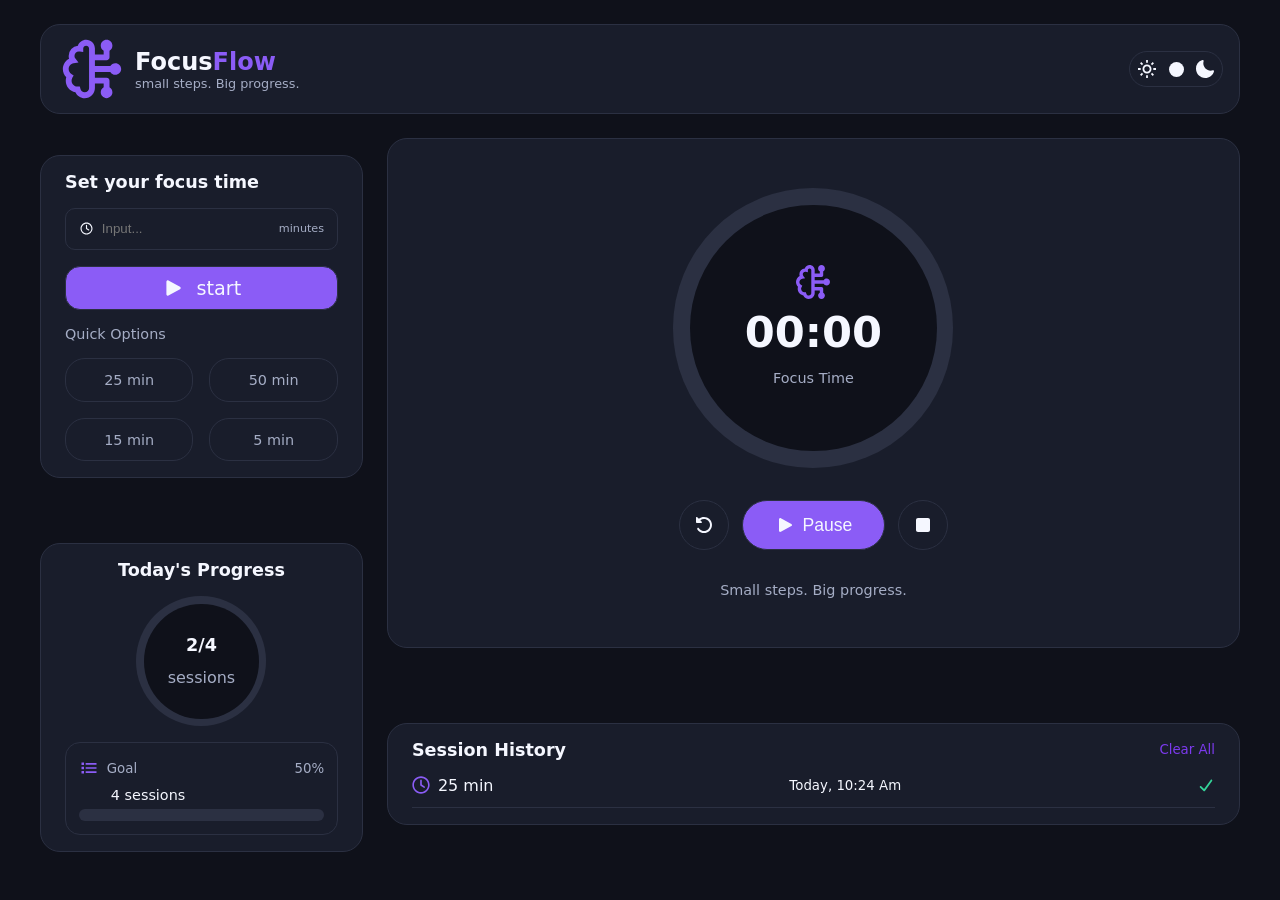
==== Index.html @ 75dce2cc "Version 1" ====
<!doctype html>
<html lang="en">
  <head>
    <meta charset="UTF-8" />
    <meta name="viewport" content="width=device-width, initial-scale=1.0" />
    <title>FocusFlow</title>
    <link rel="stylesheet" href="Style.css" />
  </head>
  <body>
    <div class="app">
      <header class="header">
        <div class="logo-section">
          <svg
            xmlns="http://www.w3.org/2000/svg"
            width="24"
            height="24"
            fill="currentColor"
            viewBox="0 0 24 24"
          >
            <!--Boxicons v3.0.8 https://boxicons.com | License  https://docs.boxicons.com/free-->
            <path
              d="M20 10c-.74 0-1.38.4-1.72 1H13V9h4c.55 0 1-.45 1-1V5.72c.6-.35 1-.98 1-1.72 0-1.1-.9-2-2-2s-2 .9-2 2c0 .74.4 1.38 1 1.72V7h-3V5c0-1.65-1.35-3-3-3-1.3 0-2.41.83-2.83 2.01A3.51 3.51 0 0 0 4 7.5c0 .33.05.65.14.96C2.87 9.14 2 10.49 2 12c0 1.08.43 2.09 1.17 2.83-.11.38-.17.77-.17 1.17 0 1.96 1.41 3.59 3.31 3.93C6.86 21.16 8.11 22 9.5 22c1.93 0 3.5-1.57 3.5-3.5V17h3v1.28c-.6.35-1 .98-1 1.72 0 1.1.9 2 2 2s2-.9 2-2c0-.74-.4-1.38-1-1.72V16c0-.55-.45-1-1-1h-4v-2h5.28c.35.6.98 1 1.72 1 1.1 0 2-.9 2-2s-.9-2-2-2m-9 8.5c0 .83-.67 1.5-1.5 1.5-.71 0-1.33-.5-1.47-1.2l-.21-.8H7c-1.1 0-2-.9-2-2 0-.35.08-.68.25-.98l.46-.82-.78-.51C4.35 13.31 4 12.68 4 12c0-.98.72-1.82 1.68-1.97l1.69-.26-1.06-1.35c-.2-.26-.32-.59-.32-.92 0-.83.67-1.5 1.5-1.5.11 0 .21.01.31.03l1.19.17V4.99c0-.55.45-1 1-1s1 .45 1 1v13.5Z"
            ></path>
          </svg>
          <div class="logo">
            <h3>Focus<span>Flow</span></h3>
            <p>small steps. Big progress.</p>
          </div>
        </div>

        <div class="color-change">
          <svg
            xmlns="http://www.w3.org/2000/svg"
            width="24"
            height="24"
            fill="currentColor"
            viewBox="0 0 24 24"
          >
            <!--Boxicons v3.0.8 https://boxicons.com | License  https://docs.boxicons.com/free-->
            <path
              d="M12 17.01c2.76 0 5.01-2.25 5.01-5.01S14.76 6.99 12 6.99 6.99 9.24 6.99 12s2.25 5.01 5.01 5.01M12 9c1.66 0 3.01 1.35 3.01 3.01s-1.35 3.01-3.01 3.01-3.01-1.35-3.01-3.01S10.34 9 12 9m1 10h-2v3h2zm0-17h-2v3h2zM2 11h3v2H2zm17 0h3v2h-3zM4.22 18.36l.71.71.71.71 1.06-1.06 1.06-1.06-.71-.71-.71-.71-1.06 1.06zM19.78 5.64l-.71-.71-.71-.71-1.06 1.06-1.06 1.06.71.71.71.71 1.06-1.06zm-12.02.7L6.7 5.28 5.64 4.22l-.71.71-.71.71L5.28 6.7l1.06 1.06.71-.71zm8.48 11.32 1.06 1.06 1.06 1.06.71-.71.71-.71-1.06-1.06-1.06-1.06-.71.71z"
            ></path>
          </svg>
          <div class="change"></div>
          <svg
            xmlns="http://www.w3.org/2000/svg"
            width="24"
            height="24"
            fill="currentColor"
            viewBox="0 0 24 24"
          >
            <!--Boxicons v3.0.8 https://boxicons.com | License  https://docs.boxicons.com/free-->
            <path
              d="M12.2 22c4.53 0 8.45-2.91 9.76-7.24.11-.35.01-.74-.25-1s-.64-.36-1-.25c-.78.23-1.58.35-2.38.35-4.52 0-8.2-3.68-8.2-8.2 0-.8.12-1.6.35-2.38a1.002 1.002 0 0 0-1.25-1.25A10.17 10.17 0 0 0 2 11.8C2 17.42 6.58 22 12.2 22"
            ></path>
          </svg>
        </div>
      </header>

      <main class="layout">
        <div class="column column-left">
          <section class="setup">
            <h4>Set your focus time</h4>
            <div class="input">
              <div>
                <svg xmlns="http://www.w3.org/2000/svg" viewBox="0 0 640 640">
                  <!--!Font Awesome Free v7.3.1 by @fontawesome - https://fontawesome.com License - https://fontawesome.com/license/free Copyright 2026 Fonticons, Inc.-->
                  <path
                    d="M528 320C528 434.9 434.9 528 320 528C205.1 528 112 434.9 112 320C112 205.1 205.1 112 320 112C434.9 112 528 205.1 528 320zM64 320C64 461.4 178.6 576 320 576C461.4 576 576 461.4 576 320C576 178.6 461.4 64 320 64C178.6 64 64 178.6 64 320zM296 184L296 320C296 328 300 335.5 306.7 340L402.7 404C413.7 411.4 428.6 408.4 436 397.3C443.4 386.2 440.4 371.4 429.3 364L344 307.2L344 184C344 170.7 333.3 160 320 160C306.7 160 296 170.7 296 184z"
                  />
                </svg>
                <input
                  type="text"
                  name="input"
                  id="input"
                  placeholder="Input..."
                />
              </div>

              <small>minutes</small>
            </div>
            <div class="startBtn">
              <svg xmlns="http://www.w3.org/2000/svg" viewBox="0 0 640 640">
                <!--!Font Awesome Free v7.3.1 by @fontawesome - https://fontawesome.com License - https://fontawesome.com/license/free Copyright 2026 Fonticons, Inc.-->
                <path
                  d="M187.2 100.9C174.8 94.1 159.8 94.4 147.6 101.6C135.4 108.8 128 121.9 128 136L128 504C128 518.1 135.5 531.2 147.6 538.4C159.7 545.6 174.8 545.9 187.2 539.1L523.2 355.1C536 348.1 544 334.6 544 320C544 305.4 536 291.9 523.2 284.9L187.2 100.9z"
                />
              </svg>
              <p>start</p>
            </div>

            <div class="optionsTab">
              <p>Quick Options</p>
              <div class="options">
                <div class="box" value="25"><p>25 min</p></div>
                <div class="box" value="50"><p>50 min</p></div>
                <div class="box" value="15"><p>15 min</p></div>
                <div class="box" value="5"><p>5 min</p></div>
              </div>
            </div>
          </section>
          <section class="progress">
            <h4>Today's Progress</h4>
            <div class="loadingProgress">
              <div class="progressBar">
                <h4>2/4</h4>
                <p>sessions</p>
              </div>
            </div>

            <div class="goalProgress">
              <div class="top">
                <div>
                  <svg
                    xmlns="http://www.w3.org/2000/svg"
                    width="24"
                    height="24"
                    fill="currentColor"
                    viewBox="0 0 24 24"
                  >
                    <!--Boxicons v3.0.8 https://boxicons.com | License  https://docs.boxicons.com/free-->
                    <path
                      d="M8 11h13v2H8zm0-5h13v2H8zm0 10h13v2H8zM3 5.5h3v3H3zm0 5h3v3H3zm0 5h3v3H3z"
                    ></path>
                  </svg>
                  <small>Goal</small>
                </div>
                <small>50%</small>
              </div>
              <p><span>4</span> sessions</p>
              <div class="loading">
                <div class="load"></div>
              </div>
            </div>
          </section>
        </div>

        <div class="column column-right">
          <section class="timer">
            <div class="timer-circle">
              <div class="timer-content">
                <svg
                  xmlns="http://www.w3.org/2000/svg"
                  width="24"
                  height="24"
                  fill="currentColor"
                  viewBox="0 0 24 24"
                >
                  <!--Boxicons v3.0.8 https://boxicons.com | License  https://docs.boxicons.com/free-->
                  <path
                    d="M20 10c-.74 0-1.38.4-1.72 1H13V9h4c.55 0 1-.45 1-1V5.72c.6-.35 1-.98 1-1.72 0-1.1-.9-2-2-2s-2 .9-2 2c0 .74.4 1.38 1 1.72V7h-3V5c0-1.65-1.35-3-3-3-1.3 0-2.41.83-2.83 2.01A3.51 3.51 0 0 0 4 7.5c0 .33.05.65.14.96C2.87 9.14 2 10.49 2 12c0 1.08.43 2.09 1.17 2.83-.11.38-.17.77-.17 1.17 0 1.96 1.41 3.59 3.31 3.93C6.86 21.16 8.11 22 9.5 22c1.93 0 3.5-1.57 3.5-3.5V17h3v1.28c-.6.35-1 .98-1 1.72 0 1.1.9 2 2 2s2-.9 2-2c0-.74-.4-1.38-1-1.72V16c0-.55-.45-1-1-1h-4v-2h5.28c.35.6.98 1 1.72 1 1.1 0 2-.9 2-2s-.9-2-2-2m-9 8.5c0 .83-.67 1.5-1.5 1.5-.71 0-1.33-.5-1.47-1.2l-.21-.8H7c-1.1 0-2-.9-2-2 0-.35.08-.68.25-.98l.46-.82-.78-.51C4.35 13.31 4 12.68 4 12c0-.98.72-1.82 1.68-1.97l1.69-.26-1.06-1.35c-.2-.26-.32-.59-.32-.92 0-.83.67-1.5 1.5-1.5.11 0 .21.01.31.03l1.19.17V4.99c0-.55.45-1 1-1s1 .45 1 1v13.5Z"
                  ></path>
                </svg>
                <h1 id="time">00:00</h1>
                <p class="timer-status">Focus Time</p>
              </div>
            </div>

            <div class="timer-controls">
              <button id="resetBtn">
                <svg xmlns="http://www.w3.org/2000/svg" viewBox="0 0 640 640">
                  <!--!Font Awesome Free v7.3.1 by @fontawesome - https://fontawesome.com License - https://fontawesome.com/license/free Copyright 2026 Fonticons, Inc.-->
                  <path
                    d="M88 256L232 256C241.7 256 250.5 250.2 254.2 241.2C257.9 232.2 255.9 221.9 249 215L202.3 168.3C277.6 109.7 386.6 115 455.8 184.2C530.8 259.2 530.8 380.7 455.8 455.7C380.8 530.7 259.3 530.7 184.3 455.7C174.1 445.5 165.3 434.4 157.9 422.7C148.4 407.8 128.6 403.4 113.7 412.9C98.8 422.4 94.4 442.2 103.9 457.1C113.7 472.7 125.4 487.5 139 501C239 601 401 601 501 501C601 401 601 239 501 139C406.8 44.7 257.3 39.3 156.7 122.8L105 71C98.1 64.2 87.8 62.1 78.8 65.8C69.8 69.5 64 78.3 64 88L64 232C64 245.3 74.7 256 88 256z"
                  />
                </svg>
              </button>
              <button id="pauseBtn">
                <svg xmlns="http://www.w3.org/2000/svg" viewBox="0 0 640 640">
                  <!--!Font Awesome Free v7.3.1 by @fontawesome - https://fontawesome.com License - https://fontawesome.com/license/free Copyright 2026 Fonticons, Inc.-->
                  <path
                    d="M187.2 100.9C174.8 94.1 159.8 94.4 147.6 101.6C135.4 108.8 128 121.9 128 136L128 504C128 518.1 135.5 531.2 147.6 538.4C159.7 545.6 174.8 545.9 187.2 539.1L523.2 355.1C536 348.1 544 334.6 544 320C544 305.4 536 291.9 523.2 284.9L187.2 100.9z"
                  />
                </svg>

                <p>Pause</p>
              </button>
              <button id="stopBtn">
                <svg xmlns="http://www.w3.org/2000/svg" viewBox="0 0 640 640">
                  <!--!Font Awesome Free v7.3.1 by @fontawesome - https://fontawesome.com License - https://fontawesome.com/license/free Copyright 2026 Fonticons, Inc.-->
                  <path
                    d="M160 96L480 96C515.3 96 544 124.7 544 160L544 480C544 515.3 515.3 544 480 544L160 544C124.7 544 96 515.3 96 480L96 160C96 124.7 124.7 96 160 96z"
                  />
                </svg>
              </button>
            </div>

            <p class="timer-quote">Small steps. Big progress.</p>
          </section>
          <section class="history">
            <div class="clearSection">
              <h4>Session History</h4>
              <small>Clear All</small>
            </div>
            <div class="display">
              <div class="card">
                <div>
                  <svg xmlns="http://www.w3.org/2000/svg" viewBox="0 0 640 640">
                    <!--!Font Awesome Free v7.3.1 by @fontawesome - https://fontawesome.com License - https://fontawesome.com/license/free Copyright 2026 Fonticons, Inc.-->
                    <path
                      d="M528 320C528 434.9 434.9 528 320 528C205.1 528 112 434.9 112 320C112 205.1 205.1 112 320 112C434.9 112 528 205.1 528 320zM64 320C64 461.4 178.6 576 320 576C461.4 576 576 461.4 576 320C576 178.6 461.4 64 320 64C178.6 64 64 178.6 64 320zM296 184L296 320C296 328 300 335.5 306.7 340L402.7 404C413.7 411.4 428.6 408.4 436 397.3C443.4 386.2 440.4 371.4 429.3 364L344 307.2L344 184C344 170.7 333.3 160 320 160C306.7 160 296 170.7 296 184z"
                    />
                  </svg>
                  <p>25 min</p>
                </div>
                <small>Today, 10:24 Am</small>
                <svg xmlns="http://www.w3.org/2000/svg" viewBox="0 0 640 640">
                  <!--!Font Awesome Free v7.3.1 by @fontawesome - https://fontawesome.com License - https://fontawesome.com/license/free Copyright 2026 Fonticons, Inc.-->
                  <path
                    d="M530.8 134.1C545.1 144.5 548.3 164.5 537.9 178.8L281.9 530.8C276.4 538.4 267.9 543.1 258.5 543.9C249.1 544.7 240 541.2 233.4 534.6L105.4 406.6C92.9 394.1 92.9 373.8 105.4 361.3C117.9 348.8 138.2 348.8 150.7 361.3L252.2 462.8L486.2 141.1C496.6 126.8 516.6 123.6 530.9 134z"
                  />
                </svg>
              </div>
            </div>
          </section>
        </div>
      </main>
    </div>

    <script src="app.js"></script>
  </body>
</html>
---- Style.css ----
* {
  margin: 0;
  padding: 0;
  box-sizing: border-box;
}

:root {
  /* Backgrounds */
  --bg-primary: #0f111a;
  --bg-card: #191d2b;

  /* Text */
  --text-primary: #f5f7ff;
  --text-secondary: #a5adc5;

  /* Accent */
  --primary: #8b5cf6;
  --primary-hover: #7c3aed;

  /* Status */
  --success: #34d399;
  --border: #2b3042;

  --gap: 24px;
}

body {
  height: 100vh;
  padding: 24px;
  background: var(--bg-primary);
  color: var(--text-primary);
  font-family:
    system-ui,
    -apple-system,
    BlinkMacSystemFont,
    "Segoe UI",
    Roboto,
    Oxygen,
    Ubuntu,
    Cantarell,
    "Open Sans",
    "Helvetica Neue",
    sans-serif;
}

/* Page: header on top, main fills the rest */
.app {
  height: 100%;
  max-width: 1200px;
  margin-inline: auto;
  display: grid;
  grid-template-rows: 90px 1fr;
  gap: var(--gap);
}

/* Main: narrow left column, wide right column */
.layout {
  display: grid;
  grid-template-columns: 1fr 3fr;
  gap: var(--gap);
  min-height: 0;
}

/* Each column stacks its two sections */
.column {
  display: grid;
  gap: var(--gap);
  min-height: 0;
}

.column-left {
  grid-template-rows: 1fr 1fr;
}

.column-right {
  grid-template-rows: 5fr 2fr; /* big timer, shorter history */
}

/* Simple border on every container */
.header,
.setup,
.progress,
.timer,
.history {
  border: 1px solid var(--border);
  background-color: var(--bg-card);
}

.header {
  display: flex;
  align-items: center;
  justify-content: space-between;
  padding: 0 1rem;
  border-radius: 20px;
}

.logo-section {
  display: flex;
  align-items: center;
  justify-content: flex-start;
  gap: 0.5rem;
}

.logo-section svg {
  width: 70px;
  height: 70px;
  color: var(--primary);
}

.logo-section h3 {
  color: var(--text-primary);
  font-size: 1.5rem;
}

.logo-section h3 span {
  color: var(--primary);
}

.logo-section p {
  font-size: 0.8rem;
  color: var(--text-secondary);
}

.color-change div {
  background-color: var(--text-primary);
  width: 15px;
  height: 15px;
  border-radius: 50%;
}

.color-change {
  display: flex;
  align-items: center;
  justify-content: flex-end;
  gap: 0.6rem;
  border: 1px solid var(--border);
  padding: 0.3rem;
  border-radius: 20px;
}

.color-change svg {
  transform: scale(0.9);
}

/* SETUP */
.setup,
.progress,
.history {
  padding: 1rem 1.5rem;
  display: flex;
  align-self: center;
  flex-direction: column;
  gap: 1rem;
  border-radius: 20px;
}

.setup .input svg {
  width: 15px;
  height: 15px;
  fill: var(--text-primary);
}

.setup .input {
  display: flex;
  align-items: center;
  justify-content: space-between;
  border: 1px solid var(--border);
  padding: 0.8rem;
  border-radius: 10px;
  gap: 0.5rem;
}

.setup .input div {
  display: flex;
  align-items: center;
  justify-content: flex-start;
  gap: 0.5rem;
}

.input small {
  font-size: 0.7rem;
  color: var(--text-secondary);
}

.input input {
  border: none;
  outline: none;
  background-color: transparent;
  color: var(--text-primary);
}

.startBtn svg {
  width: 22px;
  height: 22px;
  fill: var(--text-primary);
}

.startBtn {
  display: flex;
  align-items: center;
  justify-content: center;
  gap: 0.8rem;
  border: 1px solid var(--border);
  padding: 0.6rem;
  border-radius: 15px;
  background-color: var(--primary);
  font-size: 1.2rem;
  cursor: pointer;
}

.optionsTab {
  display: flex;
  align-items: flex-start;
  justify-content: flex-start;
  flex-direction: column;
  width: 100%;
  gap: 1rem;
}

.optionsTab p {
  font-size: 0.9rem;
  color: var(--text-secondary);
}

.box {
  border: 1px solid var(--border);
  padding: 0.8rem;
  border-radius: 20px;
  display: flex;
  align-items: center;
  justify-content: center;
  width: 100%;
  transition: all 0.3s ease;
  cursor: pointer;
}

.box:hover {
  background-color: var(--primary-hover);
}

.options {
  display: grid;
  grid-template-columns: 1fr 1fr;
  gap: 1rem;
  width: 100%;
}

.goalProgress {
  border: 1px solid var(--border);
  padding: 0.8rem;
  border-radius: 15px;
  display: flex;
  align-items: flex-start;
  justify-content: flex-start;
  flex-direction: column;
  gap: 0.4rem;
  width: 100%;
}

.goalProgress .top div {
  display: flex;
  justify-content: flex-start;
  align-items: center;
  gap: 0.5rem;
}

.goalProgress .top svg {
  color: var(--primary);
  width: 20px;
}

.goalProgress .top {
  display: flex;
  align-items: center;
  justify-content: space-between;
  width: 100%;
}

.goalProgress .top small {
  color: var(--text-secondary);
}

.goalProgress p {
  padding-left: 2rem;
  font-size: 0.9rem;
}

.goalProgress .loading {
  height: 12px;
  width: 100%;
  background-color: var(--border);
  border-radius: 10px;
  position: relative;
  overflow: hidden;
}

.goalProgress .load {
  position: absolute;
  height: 100%;
  background-color: var(--primary);
  width: 0%;
  border-radius: inherit;
}

h4 {
  font-size: 1.1rem;
}

/* TIMER SECTION */
.timer {
  display: flex;
  flex-direction: column;
  align-items: center;
  justify-content: center;
  gap: 2rem;
  padding: 2rem;
  border-radius: 20px;
}

/* CIRCULAR PROGRESS RING */
.timer-circle {
  width: 280px;
  aspect-ratio: 1;
  border-radius: 50%;

  background: conic-gradient(var(--primary) 0% 0%, var(--border) 0% 100%);

  display: grid;
  place-items: center;
}

/* INNER CIRCLE */
.timer-content {
  width: 88%;
  aspect-ratio: 1;
  border-radius: 50%;
  background: var(--bg-primary);

  display: flex;
  flex-direction: column;
  align-items: center;
  justify-content: center;
  gap: 0.8rem;
}

.timer-label {
  color: var(--text-secondary);
  font-size: 0.8rem;
  letter-spacing: 2px;
}

.timer-content h1 {
  font-size: 2.7rem;
  color: var(--text-primary);
}

.timer-status {
  color: var(--text-secondary);
  font-size: 0.9rem;
}

/* BUTTONS */
.timer-controls {
  display: flex;
  justify-content: center;
  gap: 0.8rem;
  flex-wrap: wrap;
}

.timer-controls button {
  border: 1px solid var(--border);
  border-radius: 30px;
  padding: 0.7rem 2rem;
  background-color: var(--primary);
  cursor: pointer;
  display: flex;
  align-items: center;
  justify-content: center;
  gap: 0.5rem;
  font-size: 1.1rem;
  color: var(--text-primary);
}

.timer-controls button:nth-child(odd) {
  border-radius: 100%;
  width: 50px;
  height: 50px;
  padding: 0;
  background: var(--bg-card);
}

.timer-controls button svg {
  fill: var(--text-primary);
  width: 20px;
}

.timer-controls button:hover {
  background: var(--primary-hover);
}

.timer-quote {
  color: var(--text-secondary);
  text-align: center;
  font-size: 0.9rem;
}

.timer-content svg {
  transform: scale(1.7);
  color: var(--primary);
}

/* RESPONSIVE */
@media (max-width: 500px) {
  .timer-circle {
    width: min(280px, 75vw);
  }

  .timer-content h1 {
    font-size: 2.3rem;
  }
}

.loadingProgress {
  width: 130px;
  aspect-ratio: 1;
  border-radius: 50%;

  background: conic-gradient(var(--primary) 0% 0%, var(--border) 0% 100%);

  display: grid;
  place-items: center;
}

.progressBar {
  width: 88%;
  aspect-ratio: 1;
  border-radius: 50%;
  background: var(--bg-primary);

  display: flex;
  flex-direction: column;
  align-items: center;
  justify-content: center;
  gap: 0.8rem;
}

.progressBar p {
  color: var(--text-secondary);
}

.progress {
  display: flex;
  align-items: center;
  justify-content: center;
  width: 100%;
}

.display .card svg {
  width: 18px;
}

.clearSection {
  display: flex;
  align-items: center;
  justify-content: space-between;
}

.clearSection small {
  color: var(--primary-hover);
}

.display .card {
  /*   display: grid;
  grid-template-columns: 1fr 3fr 1fr;
  place-items: center;
  align-items: center; */

  display: flex;
  align-items: center;
  justify-content: space-between;
  width: 100%;
  border-bottom: 1px solid var(--border);
  padding-bottom: 0.8rem;
}

.display .card div {
  display: flex;
  align-items: center;
  flex-direction: row;
  gap: 0.5rem;
}

.card div svg {
  fill: var(--primary);
  transform: scale(1.2);
}

.card svg:last-child {
  fill: var(--success);
}

.display {
  display: flex;
  align-items: center;
  flex-direction: column;
  width: 100%;
  gap: 0.5rem;
}
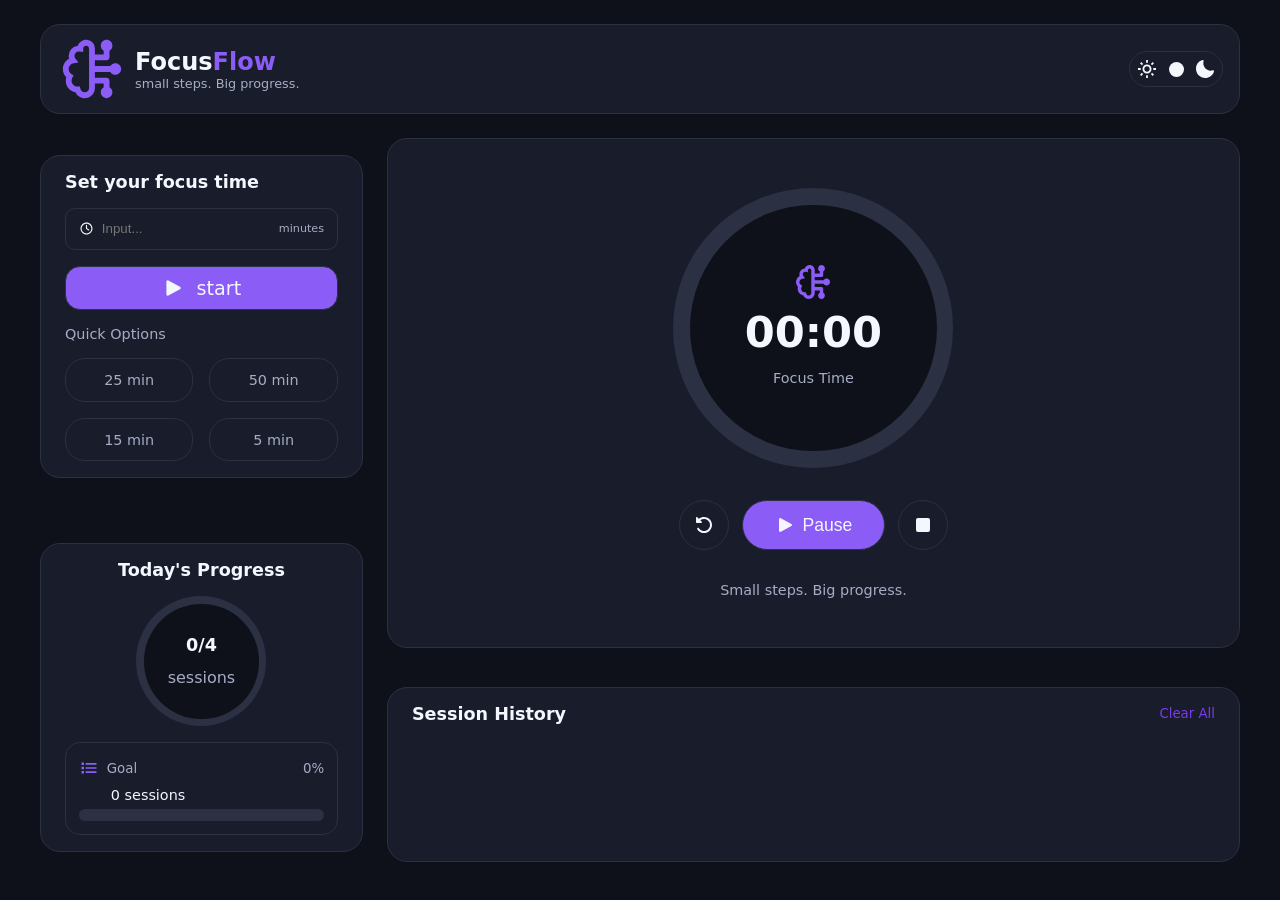
==== commit c8b7bde8: "Complete tracking" ====
--- a/Index.html
+++ b/Index.html
@@ -103,7 +103,7 @@
             <h4>Today's Progress</h4>
             <div class="loadingProgress">
               <div class="progressBar">
-                <h4>2/4</h4>
+                <h4 class="division">0/4</h4>
                 <p>sessions</p>
               </div>
             </div>
@@ -125,9 +125,9 @@
                   </svg>
                   <small>Goal</small>
                 </div>
-                <small>50%</small>
-              </div>
-              <p><span>4</span> sessions</p>
+                <small class="percentage">0%</small>
+              </div>
+              <p><span class="divisionMini">0</span> sessions</p>
               <div class="loading">
                 <div class="load"></div>
               </div>
@@ -192,26 +192,7 @@
               <h4>Session History</h4>
               <small>Clear All</small>
             </div>
-            <div class="display">
-              <div class="card">
-                <div>
-                  <svg xmlns="http://www.w3.org/2000/svg" viewBox="0 0 640 640">
-                    <!--!Font Awesome Free v7.3.1 by @fontawesome - https://fontawesome.com License - https://fontawesome.com/license/free Copyright 2026 Fonticons, Inc.-->
-                    <path
-                      d="M528 320C528 434.9 434.9 528 320 528C205.1 528 112 434.9 112 320C112 205.1 205.1 112 320 112C434.9 112 528 205.1 528 320zM64 320C64 461.4 178.6 576 320 576C461.4 576 576 461.4 576 320C576 178.6 461.4 64 320 64C178.6 64 64 178.6 64 320zM296 184L296 320C296 328 300 335.5 306.7 340L402.7 404C413.7 411.4 428.6 408.4 436 397.3C443.4 386.2 440.4 371.4 429.3 364L344 307.2L344 184C344 170.7 333.3 160 320 160C306.7 160 296 170.7 296 184z"
-                    />
-                  </svg>
-                  <p>25 min</p>
-                </div>
-                <small>Today, 10:24 Am</small>
-                <svg xmlns="http://www.w3.org/2000/svg" viewBox="0 0 640 640">
-                  <!--!Font Awesome Free v7.3.1 by @fontawesome - https://fontawesome.com License - https://fontawesome.com/license/free Copyright 2026 Fonticons, Inc.-->
-                  <path
-                    d="M530.8 134.1C545.1 144.5 548.3 164.5 537.9 178.8L281.9 530.8C276.4 538.4 267.9 543.1 258.5 543.9C249.1 544.7 240 541.2 233.4 534.6L105.4 406.6C92.9 394.1 92.9 373.8 105.4 361.3C117.9 348.8 138.2 348.8 150.7 361.3L252.2 462.8L486.2 141.1C496.6 126.8 516.6 123.6 530.9 134z"
-                  />
-                </svg>
-              </div>
-            </div>
+            <div class="display"></div>
           </section>
         </div>
       </main>
--- a/Style.css
+++ b/Style.css
@@ -505,4 +505,31 @@
   flex-direction: column;
   width: 100%;
   gap: 0.5rem;
-}
+  height: 105px;
+  overflow: auto;
+}
+
+/* Custom scrollbar for session history */
+.display {
+  scrollbar-width: thin;
+  scrollbar-color: var(--primary) var(--bg-card);
+}
+
+/* Chrome, Edge, Safari */
+.display::-webkit-scrollbar {
+  width: 6px;
+}
+
+.display::-webkit-scrollbar-track {
+  background: var(--bg-card);
+  border-radius: 10px;
+}
+
+.display::-webkit-scrollbar-thumb {
+  background: var(--primary);
+  border-radius: 10px;
+}
+
+.display::-webkit-scrollbar-thumb:hover {
+  background: var(--primary-hover);
+}
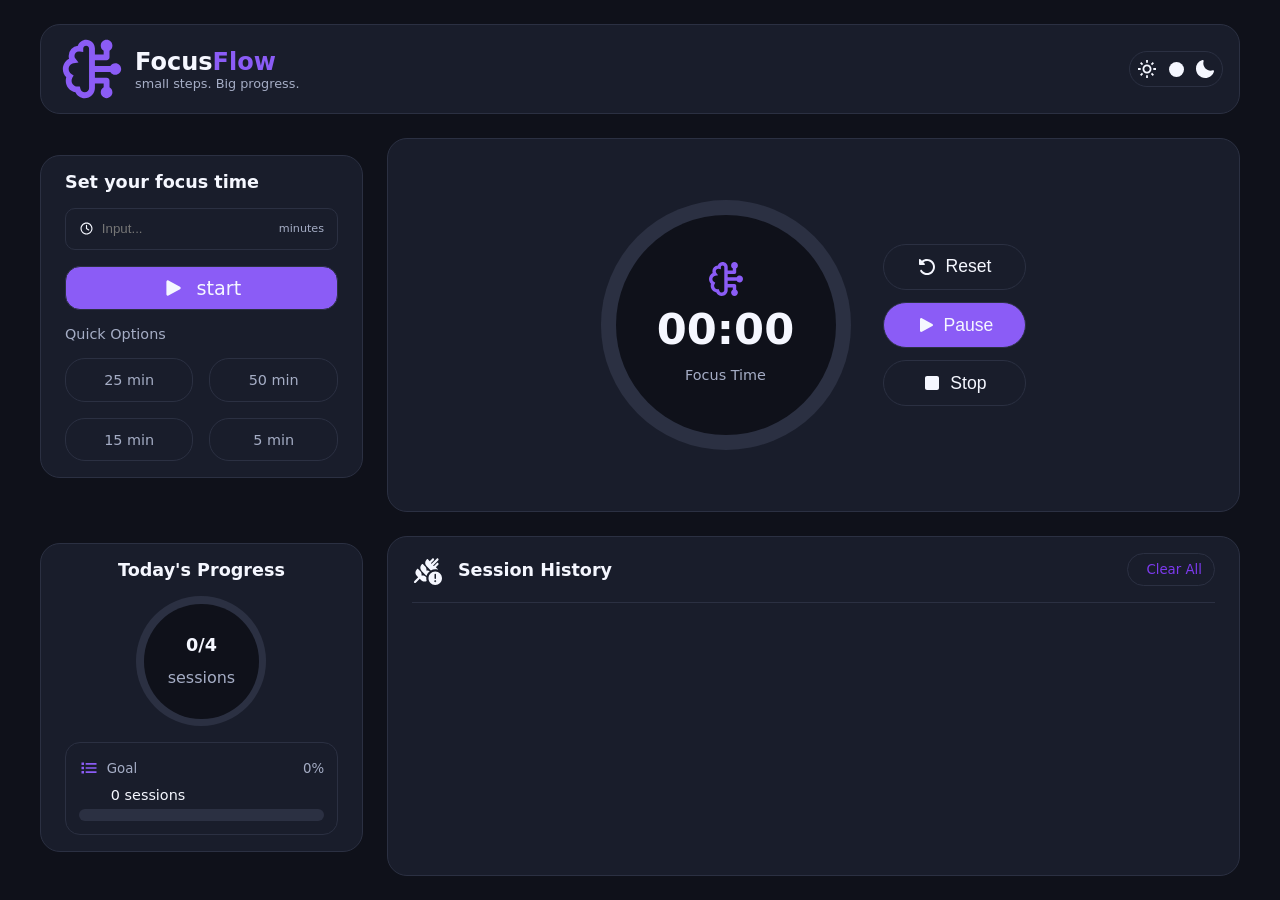
==== commit 0462188b: "Style Remake" ====
--- a/Index.html
+++ b/Index.html
@@ -164,6 +164,7 @@
                     d="M88 256L232 256C241.7 256 250.5 250.2 254.2 241.2C257.9 232.2 255.9 221.9 249 215L202.3 168.3C277.6 109.7 386.6 115 455.8 184.2C530.8 259.2 530.8 380.7 455.8 455.7C380.8 530.7 259.3 530.7 184.3 455.7C174.1 445.5 165.3 434.4 157.9 422.7C148.4 407.8 128.6 403.4 113.7 412.9C98.8 422.4 94.4 442.2 103.9 457.1C113.7 472.7 125.4 487.5 139 501C239 601 401 601 501 501C601 401 601 239 501 139C406.8 44.7 257.3 39.3 156.7 122.8L105 71C98.1 64.2 87.8 62.1 78.8 65.8C69.8 69.5 64 78.3 64 88L64 232C64 245.3 74.7 256 88 256z"
                   />
                 </svg>
+                <p>Reset</p>
               </button>
               <button id="pauseBtn">
                 <svg xmlns="http://www.w3.org/2000/svg" viewBox="0 0 640 640">
@@ -182,15 +183,30 @@
                     d="M160 96L480 96C515.3 96 544 124.7 544 160L544 480C544 515.3 515.3 544 480 544L160 544C124.7 544 96 515.3 96 480L96 160C96 124.7 124.7 96 160 96z"
                   />
                 </svg>
+                <p>Stop</p>
               </button>
             </div>
-
-            <p class="timer-quote">Small steps. Big progress.</p>
           </section>
           <section class="history">
             <div class="clearSection">
-              <h4>Session History</h4>
-              <small>Clear All</small>
+              <div>
+                <svg xmlns="http://www.w3.org/2000/svg" viewBox="0 0 640 640">
+                  <!--!Font Awesome Free v7.3.1 by @fontawesome - https://fontawesome.com License - https://fontawesome.com/license/free Copyright 2026 Fonticons, Inc.-->
+                  <path
+                    d="M496 640C416.5 640 352 575.5 352 496C352 416.5 416.5 352 496 352C575.5 352 640 416.5 640 496C640 575.5 575.5 640 496 640zM81 593C71.6 602.3 56.5 602.3 47.1 593C37.7 583.6 37.7 568.4 47.1 559.1L81 593zM111.2 298.6C117.4 294.5 125.9 295.2 131.3 300.7L177.4 346.8L183.5 353.5C203.2 377.3 209.8 408.5 202.8 437.4C234.5 429.7 269 438.4 293.4 462.7L305.4 474.7C304.6 481.7 304.2 488.9 304.2 496.1C304.2 516.1 307.2 535.4 312.9 553.5C276.1 575.3 227.9 570.5 196.3 538.8L165.6 508.3L81 593C69.7 581.7 58.4 570.3 47 559L131.7 474.3L101.2 443.8C63.7 406.3 63.7 345.5 101.2 308.1L108.6 300.7L111.1 298.6zM496 540C485 540 476 549 476 560C476 571 485 580 496 580C507 580 516 571 516 560C516 549 507 540 496 540zM496 400C487.2 400 480 407.2 480 416L480 496C480 504.8 487.2 512 496 512C504.8 512 512 504.8 512 496L512 416C512 407.2 504.8 400 496 400zM215.2 194.6C221.4 190.5 229.9 191.2 235.3 196.7L281.4 242.8L287.5 249.5C307.2 273.3 313.8 304.5 306.8 333.4C331 327.5 356.9 331.3 378.7 344.2C346.5 369.1 322.5 404 311.3 444.3C307.5 441.5 303.8 438.3 300.3 434.8L205.4 339.9C167.9 302.4 167.9 241.6 205.4 204.2L212.8 196.8L215.3 194.7zM526.7 79C536.1 69.6 551.3 69.6 560.6 79C569.4 87.8 569.9 101.7 562.3 111.1L560.6 113L446.2 227.4C453.9 228.4 461.5 230.4 468.7 233.3L527 175C536.4 165.6 551.6 165.6 561 175C569.8 183.8 570.3 197.7 562.6 207.1L560.9 208.9L508.2 261.6L547.2 300.6C550.4 303.8 551.9 308 551.9 312.2C534.2 306.8 515.4 303.9 496 303.9C461.8 303.9 429.7 312.8 401.9 328.5L309.2 235.8C271.7 198.3 271.7 137.5 309.2 100L316.6 92.6L319.1 90.5C325.3 86.4 333.8 87.1 339.2 92.6L378.2 131.6L430.9 78.9C440.3 69.5 455.5 69.5 464.9 78.9C473.7 87.7 474.2 101.6 466.5 111L465 113L406.7 171.3C409.5 178.4 411.4 185.8 412.5 193.4L526.7 79z"
+                  />
+                </svg>
+                <h4>Session History</h4>
+              </div>
+              <div>
+                <svg xmlns="http://www.w3.org/2000/svg" viewBox="0 0 640 640">
+                  <!--!Font Awesome Free v7.3.1 by @fontawesome - https://fontawesome.com License - https://fontawesome.com/license/free Copyright 2026 Fonticons, Inc.-->
+                  <path
+                    d="M262.2 48C248.9 48 236.9 56.3 232.2 68.8L216 112L120 112C106.7 112 96 122.7 96 136C96 149.3 106.7 160 120 160L520 160C533.3 160 544 149.3 544 136C544 122.7 533.3 112 520 112L424 112L407.8 68.8C403.1 56.3 391.2 48 377.8 48L262.2 48zM128 208L128 512C128 547.3 156.7 576 192 576L448 576C483.3 576 512 547.3 512 512L512 208L464 208L464 512C464 520.8 456.8 528 448 528L192 528C183.2 528 176 520.8 176 512L176 208L128 208zM288 280C288 266.7 277.3 256 264 256C250.7 256 240 266.7 240 280L240 456C240 469.3 250.7 480 264 480C277.3 480 288 469.3 288 456L288 280zM400 280C400 266.7 389.3 256 376 256C362.7 256 352 266.7 352 280L352 456C352 469.3 362.7 480 376 480C389.3 480 400 469.3 400 456L400 280z"
+                  />
+                </svg>
+                <small class="Clear">Clear All</small>
+              </div>
             </div>
             <div class="display"></div>
           </section>
--- a/Style.css
+++ b/Style.css
@@ -307,9 +307,10 @@
 }
 
 /* TIMER SECTION */
+
 .timer {
   display: flex;
-  flex-direction: column;
+  flex-direction: row;
   align-items: center;
   justify-content: center;
   gap: 2rem;
@@ -319,7 +320,7 @@
 
 /* CIRCULAR PROGRESS RING */
 .timer-circle {
-  width: 280px;
+  width: 250px;
   aspect-ratio: 1;
   border-radius: 50%;
 
@@ -365,6 +366,7 @@
   justify-content: center;
   gap: 0.8rem;
   flex-wrap: wrap;
+  flex-direction: column;
 }
 
 .timer-controls button {
@@ -382,10 +384,6 @@
 }
 
 .timer-controls button:nth-child(odd) {
-  border-radius: 100%;
-  width: 50px;
-  height: 50px;
-  padding: 0;
   background: var(--bg-card);
 }
 
@@ -463,6 +461,8 @@
   display: flex;
   align-items: center;
   justify-content: space-between;
+  border-bottom: 1px solid var(--border);
+  padding-bottom: 1rem;
 }
 
 .clearSection small {
@@ -470,11 +470,6 @@
 }
 
 .display .card {
-  /*   display: grid;
-  grid-template-columns: 1fr 3fr 1fr;
-  place-items: center;
-  align-items: center; */
-
   display: flex;
   align-items: center;
   justify-content: space-between;
@@ -505,8 +500,36 @@
   flex-direction: column;
   width: 100%;
   gap: 0.5rem;
-  height: 105px;
+  height: 240px;
   overflow: auto;
+}
+
+.clearSection div:first-child svg {
+  width: 30px;
+  fill: var(--text-primary);
+}
+
+.clearSection div {
+  display: flex;
+  align-items: center;
+  gap: 1rem;
+}
+
+.clearSection div:nth-child(2) {
+  display: flex;
+  align-items: center;
+  justify-content: center;
+  gap: 0.4rem;
+  border: 1px solid var(--border);
+  padding: 0.5rem 0.75rem;
+  border-radius: 20px;
+  flex-shrink: 0;
+  white-space: nowrap;
+  cursor: pointer;
+}
+
+.clearSection div:nth-child(2) svg {
+  fill: var(--primary-hover);
 }
 
 /* Custom scrollbar for session history */
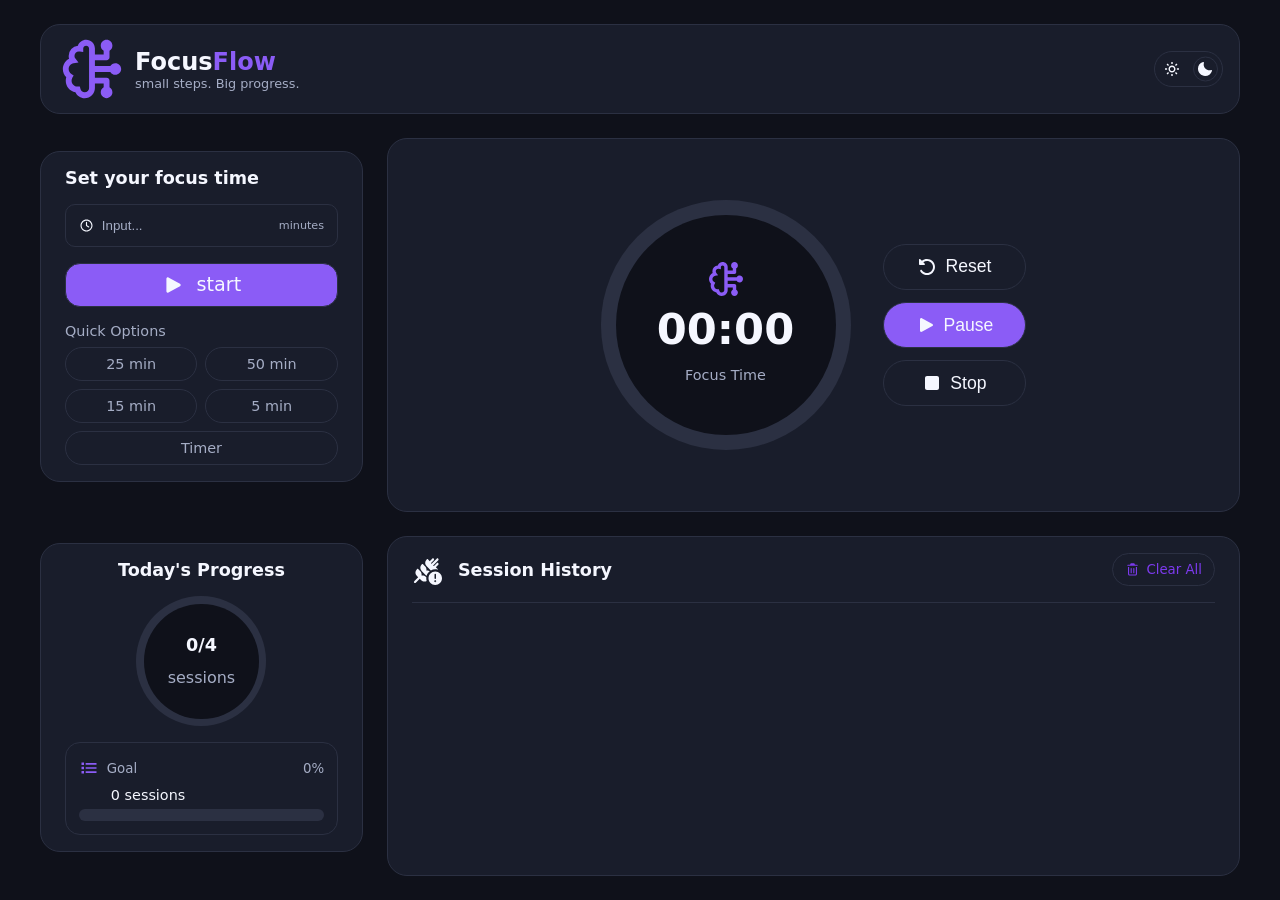
==== commit 9d8dd39f: "Timer addition" ====
--- a/Index.html
+++ b/Index.html
@@ -97,6 +97,7 @@
                 <div class="box" value="15"><p>15 min</p></div>
                 <div class="box" value="5"><p>5 min</p></div>
               </div>
+              <div class="infinite" value="Timer"><p>Timer</p></div>
             </div>
           </section>
           <section class="progress">
--- a/Style.css
+++ b/Style.css
@@ -4,23 +4,39 @@
   box-sizing: border-box;
 }
 
+/* Dark mode — default theme */
 :root {
-  /* Backgrounds */
   --bg-primary: #0f111a;
   --bg-card: #191d2b;
 
-  /* Text */
   --text-primary: #f5f7ff;
+  --text-primary2: #f5f7ff;
   --text-secondary: #a5adc5;
-
-  /* Accent */
+  --text-secondary2: #a5adc5;
+
   --primary: #8b5cf6;
   --primary-hover: #7c3aed;
 
-  /* Status */
   --success: #34d399;
   --border: #2b3042;
-
+  --gap: 24px;
+}
+
+/* Light mode */
+body.light-mode {
+  --bg-primary: #f5f7ff;
+  --bg-card: #ffffff;
+
+  --text-primary: #18233d;
+  --text-primary2: #ffffff;
+  --text-secondary: #7180a2;
+  --text-secondary2: #ffffff;
+
+  --primary: #8b5cf6;
+  --primary-hover: #7c3aed;
+
+  --success: #059669;
+  --border: #e0e6f2;
   --gap: 24px;
 }
 
@@ -122,10 +138,20 @@
 }
 
 .color-change div {
-  background-color: var(--text-primary);
-  width: 15px;
-  height: 15px;
+  background-color: transparent;
+  border: 1px solid var(--border);
+  width: 25px;
+  height: 25px;
   border-radius: 50%;
+  position: absolute;
+  top: 50%;
+  transform: translateY(-50%);
+  left: 38px;
+  transition: all 0.2s ease;
+}
+
+.color-change div.active {
+  left: 5px;
 }
 
 .color-change {
@@ -136,10 +162,11 @@
   border: 1px solid var(--border);
   padding: 0.3rem;
   border-radius: 20px;
+  position: relative;
 }
 
 .color-change svg {
-  transform: scale(0.9);
+  transform: scale(0.7);
 }
 
 /* SETUP */
@@ -189,10 +216,15 @@
   color: var(--text-primary);
 }
 
+.input input::placeholder {
+  color: var(--text-secondary);
+  opacity: 1;
+}
+
 .startBtn svg {
   width: 22px;
   height: 22px;
-  fill: var(--text-primary);
+  fill: var(--text-primary2);
 }
 
 .startBtn {
@@ -214,7 +246,7 @@
   justify-content: flex-start;
   flex-direction: column;
   width: 100%;
-  gap: 1rem;
+  gap: 0.5rem;
 }
 
 .optionsTab p {
@@ -222,9 +254,10 @@
   color: var(--text-secondary);
 }
 
-.box {
-  border: 1px solid var(--border);
-  padding: 0.8rem;
+.box,
+.infinite {
+  border: 1px solid var(--border);
+  padding: 0.5rem 0.8rem;
   border-radius: 20px;
   display: flex;
   align-items: center;
@@ -234,14 +267,20 @@
   cursor: pointer;
 }
 
-.box:hover {
+.box:hover,
+.infinite:hover {
   background-color: var(--primary-hover);
+  color: var(--text-secondary2);
+}
+.box:hover.box p,
+.infinite:hover.infinite p {
+  color: var(--text-secondary2);
 }
 
 .options {
   display: grid;
   grid-template-columns: 1fr 1fr;
-  gap: 1rem;
+  gap: 0.5rem;
   width: 100%;
 }
 
@@ -394,6 +433,7 @@
 
 .timer-controls button:hover {
   background: var(--primary-hover);
+  color: var(--text-secondary2);
 }
 
 .timer-quote {
@@ -530,12 +570,31 @@
 
 .clearSection div:nth-child(2) svg {
   fill: var(--primary-hover);
+  width: 15px;
+}
+
+.card div:last-child svg:first-child {
+  fill: var(--success);
+}
+
+.card:hover.card div:last-child svg:first-child {
+  display: none;
+}
+
+.card div:last-child svg:last-child {
+  display: none;
+}
+
+.card:hover.card div:last-child svg:last-child {
+  display: block;
+  fill: var(--primary);
 }
 
 /* Custom scrollbar for session history */
 .display {
   scrollbar-width: thin;
   scrollbar-color: var(--primary) var(--bg-card);
+  overflow-x: hidden;
 }
 
 /* Chrome, Edge, Safari */
@@ -556,3 +615,51 @@
 .display::-webkit-scrollbar-thumb:hover {
   background: var(--primary-hover);
 }
+
+/* LIGHT MODE — Start button */
+body.light-mode .startBtn {
+  color: #ffffff;
+  background-color: var(--primary);
+}
+
+body.light-mode .startBtn p,
+body.light-mode .startBtn svg {
+  color: #ffffff;
+  fill: #ffffff;
+}
+
+/* LIGHT MODE — Timer controls */
+body.light-mode .timer-controls button {
+  color: var(--text-primary);
+}
+
+/* Reset and Stop: light background, dark text */
+body.light-mode .timer-controls button:nth-child(odd) {
+  background-color: #ffffff;
+  color: var(--text-primary);
+}
+
+body.light-mode .timer-controls button:nth-child(odd) svg {
+  fill: var(--text-primary);
+}
+
+/* Pause: purple background, white text */
+body.light-mode .timer-controls button:nth-child(even) {
+  background-color: var(--primary);
+  color: #ffffff;
+}
+
+body.light-mode .timer-controls button:nth-child(even) svg {
+  fill: #ffffff;
+}
+
+/* Hover effect */
+body.light-mode .timer-controls button:hover,
+body.light-mode .startBtn:hover {
+  background-color: var(--primary-hover);
+  color: #ffffff;
+}
+
+body.light-mode .timer-controls button:hover svg {
+  fill: #ffffff;
+}
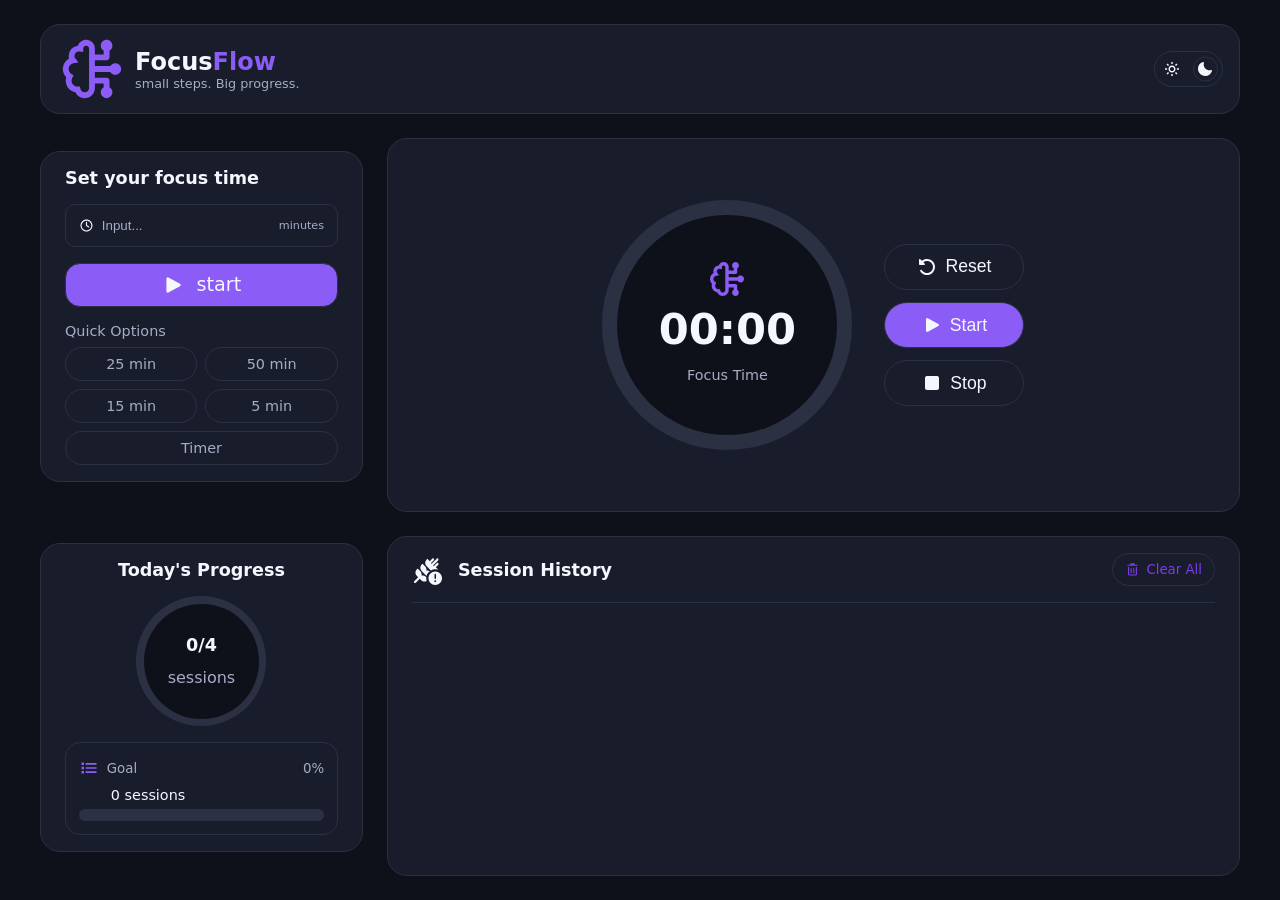
==== commit 7c7e4246: "404 page" ====
--- a/Index.html
+++ b/Index.html
@@ -175,7 +175,7 @@
                   />
                 </svg>
 
-                <p>Pause</p>
+                <p>Start</p>
               </button>
               <button id="stopBtn">
                 <svg xmlns="http://www.w3.org/2000/svg" viewBox="0 0 640 640">
@@ -209,7 +209,27 @@
                 <small class="Clear">Clear All</small>
               </div>
             </div>
-            <div class="display"></div>
+            <div class="display">
+              <div class="noSessions">
+                <div class="images">
+                  <svg xmlns="http://www.w3.org/2000/svg" viewBox="0 0 640 640">
+                    <!--!Font Awesome Free v7.3.1 by @fontawesome - https://fontawesome.com License - https://fontawesome.com/license/free Copyright 2026 Fonticons, Inc.-->
+                    <path
+                      d="M128 128C128 92.7 156.7 64 192 64L341.5 64C358.5 64 374.8 70.7 386.8 82.7L493.3 189.3C505.3 201.3 512 217.6 512 234.6L512 512C512 547.3 483.3 576 448 576L192 576C156.7 576 128 547.3 128 512L128 128zM336 122.5L336 216C336 229.3 346.7 240 360 240L453.5 240L336 122.5zM248 320C234.7 320 224 330.7 224 344C224 357.3 234.7 368 248 368L392 368C405.3 368 416 357.3 416 344C416 330.7 405.3 320 392 320L248 320zM248 416C234.7 416 224 426.7 224 440C224 453.3 234.7 464 248 464L392 464C405.3 464 416 453.3 416 440C416 426.7 405.3 416 392 416L248 416z"
+                    />
+                  </svg>
+                  <svg xmlns="http://www.w3.org/2000/svg" viewBox="0 0 640 640">
+                    <!--!Font Awesome Free v7.3.1 by @fontawesome - https://fontawesome.com License - https://fontawesome.com/license/free Copyright 2026 Fonticons, Inc.-->
+                    <path
+                      d="M320 64C461.4 64 576 178.6 576 320C576 461.4 461.4 576 320 576C178.6 576 64 461.4 64 320C64 178.6 178.6 64 320 64zM296 184L296 320C296 328 300 335.5 306.7 340L402.7 404C413.7 411.4 428.6 408.4 436 397.3C443.4 386.2 440.4 371.4 429.3 364L344 307.2L344 184C344 170.7 333.3 160 320 160C306.7 160 296 170.7 296 184z"
+                    />
+                  </svg>
+                </div>
+                <h2>No sessions yet</h2>
+                <p>Your completed focus sessions will appears here.</p>
+                <p>Start a timer and build your progress!</p>
+              </div>
+            </div>
           </section>
         </div>
       </main>
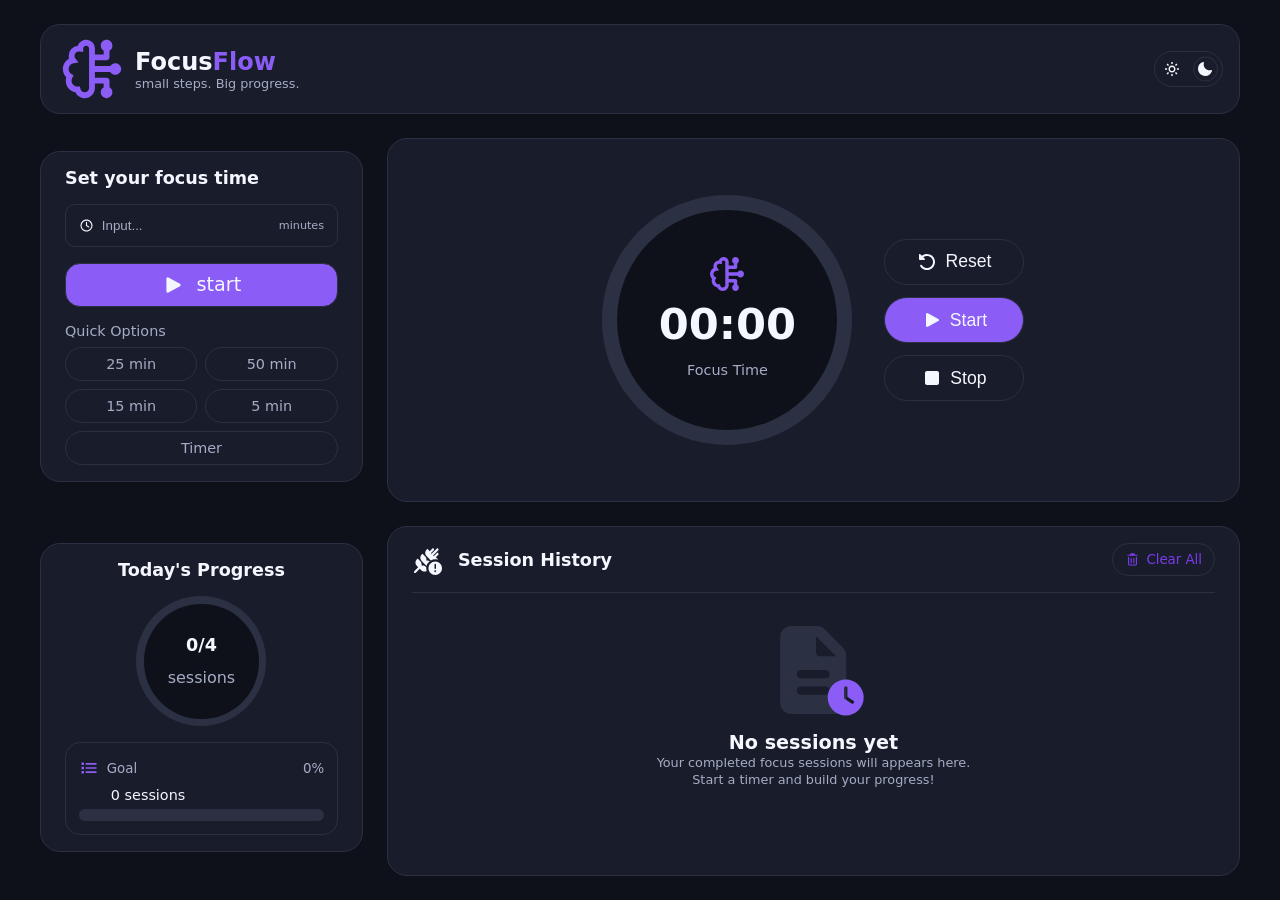
==== commit da72f23d: "Changes" ====
--- a/Index.html
+++ b/Index.html
@@ -189,6 +189,25 @@
             </div>
           </section>
           <section class="history">
+            <div class="noSessions">
+              <div class="images">
+                <svg xmlns="http://www.w3.org/2000/svg" viewBox="0 0 640 640">
+                  <!--!Font Awesome Free v7.3.1 by @fontawesome - https://fontawesome.com License - https://fontawesome.com/license/free Copyright 2026 Fonticons, Inc.-->
+                  <path
+                    d="M128 128C128 92.7 156.7 64 192 64L341.5 64C358.5 64 374.8 70.7 386.8 82.7L493.3 189.3C505.3 201.3 512 217.6 512 234.6L512 512C512 547.3 483.3 576 448 576L192 576C156.7 576 128 547.3 128 512L128 128zM336 122.5L336 216C336 229.3 346.7 240 360 240L453.5 240L336 122.5zM248 320C234.7 320 224 330.7 224 344C224 357.3 234.7 368 248 368L392 368C405.3 368 416 357.3 416 344C416 330.7 405.3 320 392 320L248 320zM248 416C234.7 416 224 426.7 224 440C224 453.3 234.7 464 248 464L392 464C405.3 464 416 453.3 416 440C416 426.7 405.3 416 392 416L248 416z"
+                  />
+                </svg>
+                <svg xmlns="http://www.w3.org/2000/svg" viewBox="0 0 640 640">
+                  <!--!Font Awesome Free v7.3.1 by @fontawesome - https://fontawesome.com License - https://fontawesome.com/license/free Copyright 2026 Fonticons, Inc.-->
+                  <path
+                    d="M320 64C461.4 64 576 178.6 576 320C576 461.4 461.4 576 320 576C178.6 576 64 461.4 64 320C64 178.6 178.6 64 320 64zM296 184L296 320C296 328 300 335.5 306.7 340L402.7 404C413.7 411.4 428.6 408.4 436 397.3C443.4 386.2 440.4 371.4 429.3 364L344 307.2L344 184C344 170.7 333.3 160 320 160C306.7 160 296 170.7 296 184z"
+                  />
+                </svg>
+              </div>
+              <h2>No sessions yet</h2>
+              <p>Your completed focus sessions will appears here.</p>
+              <p>Start a timer and build your progress!</p>
+            </div>
             <div class="clearSection">
               <div>
                 <svg xmlns="http://www.w3.org/2000/svg" viewBox="0 0 640 640">
@@ -209,27 +228,7 @@
                 <small class="Clear">Clear All</small>
               </div>
             </div>
-            <div class="display">
-              <div class="noSessions">
-                <div class="images">
-                  <svg xmlns="http://www.w3.org/2000/svg" viewBox="0 0 640 640">
-                    <!--!Font Awesome Free v7.3.1 by @fontawesome - https://fontawesome.com License - https://fontawesome.com/license/free Copyright 2026 Fonticons, Inc.-->
-                    <path
-                      d="M128 128C128 92.7 156.7 64 192 64L341.5 64C358.5 64 374.8 70.7 386.8 82.7L493.3 189.3C505.3 201.3 512 217.6 512 234.6L512 512C512 547.3 483.3 576 448 576L192 576C156.7 576 128 547.3 128 512L128 128zM336 122.5L336 216C336 229.3 346.7 240 360 240L453.5 240L336 122.5zM248 320C234.7 320 224 330.7 224 344C224 357.3 234.7 368 248 368L392 368C405.3 368 416 357.3 416 344C416 330.7 405.3 320 392 320L248 320zM248 416C234.7 416 224 426.7 224 440C224 453.3 234.7 464 248 464L392 464C405.3 464 416 453.3 416 440C416 426.7 405.3 416 392 416L248 416z"
-                    />
-                  </svg>
-                  <svg xmlns="http://www.w3.org/2000/svg" viewBox="0 0 640 640">
-                    <!--!Font Awesome Free v7.3.1 by @fontawesome - https://fontawesome.com License - https://fontawesome.com/license/free Copyright 2026 Fonticons, Inc.-->
-                    <path
-                      d="M320 64C461.4 64 576 178.6 576 320C576 461.4 461.4 576 320 576C178.6 576 64 461.4 64 320C64 178.6 178.6 64 320 64zM296 184L296 320C296 328 300 335.5 306.7 340L402.7 404C413.7 411.4 428.6 408.4 436 397.3C443.4 386.2 440.4 371.4 429.3 364L344 307.2L344 184C344 170.7 333.3 160 320 160C306.7 160 296 170.7 296 184z"
-                    />
-                  </svg>
-                </div>
-                <h2>No sessions yet</h2>
-                <p>Your completed focus sessions will appears here.</p>
-                <p>Start a timer and build your progress!</p>
-              </div>
-            </div>
+            <div class="display"></div>
           </section>
         </div>
       </main>
--- a/Style.css
+++ b/Style.css
@@ -540,7 +540,7 @@
   flex-direction: column;
   width: 100%;
   gap: 0.5rem;
-  height: 240px;
+  height: 250px;
   overflow: auto;
 }
 
@@ -590,6 +590,54 @@
   fill: var(--primary);
 }
 
+.history {
+  position: relative;
+}
+
+.noSessions {
+  position: absolute;
+  top: 50%;
+  left: 50%;
+  transform: translate(-50%, -50%);
+  display: flex;
+  align-items: center;
+  justify-content: center;
+  flex-direction: column;
+  gap: 0.1rem;
+  display: none;
+}
+
+.noSessions.active {
+  display: flex;
+}
+
+.noSessions svg:first-child {
+  width: 110px;
+  fill: var(--border);
+}
+
+.noSessions svg:last-child {
+  width: 45px;
+  fill: var(--primary);
+  position: absolute;
+  top: 60px;
+  left: 65px;
+}
+
+.noSessions h2 {
+  font-size: 1.2rem;
+}
+
+.noSessions p {
+  color: var(--text-secondary);
+  font-size: 0.8rem;
+  text-align: center;
+}
+
+.noSessions .images {
+  position: relative;
+}
+
 /* Custom scrollbar for session history */
 .display {
   scrollbar-width: thin;
@@ -663,3 +711,23 @@
 body.light-mode .timer-controls button:hover svg {
   fill: #ffffff;
 }
+
+/* Clear All button hover effect */
+.clearSection div:nth-child(2) {
+  transition: all 0.3s ease;
+}
+
+.clearSection div:nth-child(2):hover {
+  background-color: var(--primary-hover);
+  border-color: var(--primary-hover);
+  color: #ffffff;
+  transform: translateY(-2px);
+}
+
+.clearSection div:nth-child(2):hover small {
+  color: #ffffff;
+}
+
+.clearSection div:nth-child(2):hover svg {
+  fill: #ffffff;
+}
